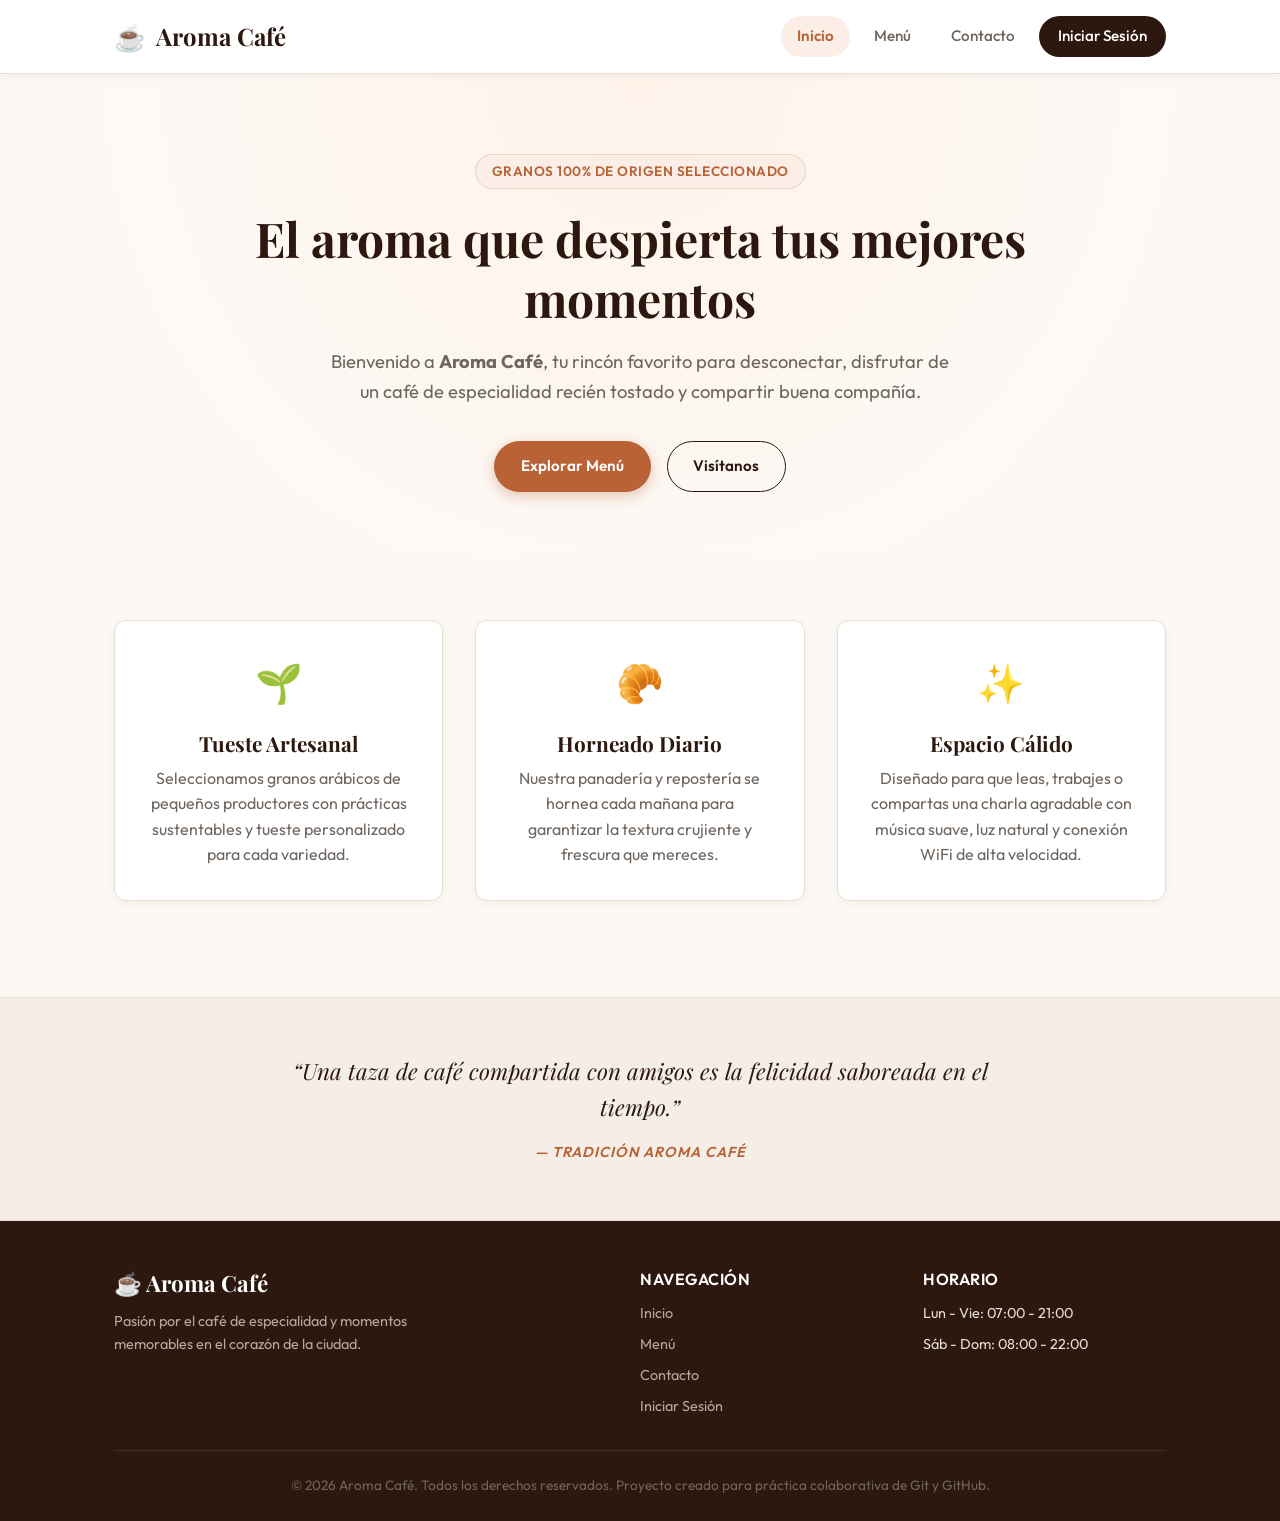
==== index.html @ f4ea8439 "Project Init" ====
<!DOCTYPE html>
<html lang="es">
<head>
  <meta charset="UTF-8">
  <meta name="viewport" content="width=device-width, initial-scale=1.0">
  <meta name="description" content="Aroma Café - Pasión en cada taza. Café de especialidad, repostería artesanal y el mejor ambiente.">
  <title>Aroma Café | Inicio</title>
  <link rel="stylesheet" href="css/styles.css">
</head>
<body>

  <!-- Encabezado y Navegación -->
  <header class="site-header">
    <div class="container">
      <a href="index.html" class="brand" id="brand-logo">
        <span class="brand-icon">☕</span>
        <span>Aroma Café</span>
      </a>
      <nav>
        <ul class="main-nav">
          <li><a href="index.html" class="nav-link active" id="nav-home">Inicio</a></li>
          <li><a href="pages/menu.html" class="nav-link" id="nav-menu">Menú</a></li>
          <li><a href="pages/contact.html" class="nav-link" id="nav-contact">Contacto</a></li>
          <li><a href="pages/login.html" class="nav-link btn-nav" id="nav-login">Iniciar Sesión</a></li>
        </ul>
      </nav>
    </div>
  </header>

  <!-- Sección Principal (Hero) -->
  <main>
    <section class="hero">
      <div class="container">
        <span class="hero-badge">Granos 100% de Origen Seleccionado</span>
        <h1 class="hero-title">El aroma que despierta tus mejores momentos</h1>
        <p class="hero-subtitle">
          Bienvenido a <strong>Aroma Café</strong>, tu rincón favorito para desconectar, disfrutar de un café de especialidad recién tostado y compartir buena compañía.
        </p>
        <div class="hero-actions">
          <a href="pages/menu.html" class="btn btn-primary" id="hero-btn-menu">Explorar Menú</a>
          <a href="pages/contact.html" class="btn btn-secondary" id="hero-btn-contact">Visítanos</a>
        </div>
      </div>
    </section>

    <!-- Características Destacadas -->
    <section class="features">
      <div class="container">
        <div class="features-grid">
          <article class="feature-card">
            <span class="feature-icon">🌱</span>
            <h3>Tueste Artesanal</h3>
            <p>Seleccionamos granos arábicos de pequeños productores con prácticas sustentables y tueste personalizado para cada variedad.</p>
          </article>

          <article class="feature-card">
            <span class="feature-icon">🥐</span>
            <h3>Horneado Diario</h3>
            <p>Nuestra panadería y repostería se hornea cada mañana para garantizar la textura crujiente y frescura que mereces.</p>
          </article>

          <article class="feature-card">
            <span class="feature-icon">✨</span>
            <h3>Espacio Cálido</h3>
            <p>Diseñado para que leas, trabajes o compartas una charla agradable con música suave, luz natural y conexión WiFi de alta velocidad.</p>
          </article>
        </div>
      </div>
    </section>

    <!-- Cita / Filosofía -->
    <section class="quote-banner">
      <div class="container">
        <blockquote>
          “Una taza de café compartida con amigos es la felicidad saboreada en el tiempo.”
        </blockquote>
        <cite>— Tradición Aroma Café</cite>
      </div>
    </section>
  </main>

  <!-- Pie de Página -->
  <footer class="site-footer">
    <div class="container">
      <div class="footer-grid">
        <div class="footer-brand">
          <h3>☕ Aroma Café</h3>
          <p>Pasión por el café de especialidad y momentos memorables en el corazón de la ciudad.</p>
        </div>
        <div class="footer-col">
          <h4>Navegación</h4>
          <ul class="footer-links">
            <li><a href="index.html">Inicio</a></li>
            <li><a href="pages/menu.html">Menú</a></li>
            <li><a href="pages/contact.html">Contacto</a></li>
            <li><a href="pages/login.html">Iniciar Sesión</a></li>
          </ul>
        </div>
        <div class="footer-col">
          <h4>Horario</h4>
          <ul class="footer-links">
            <li>Lun - Vie: 07:00 - 21:00</li>
            <li>Sáb - Dom: 08:00 - 22:00</li>
          </ul>
        </div>
      </div>
      <div class="footer-bottom">
        <p>&copy; 2026 Aroma Café. Todos los derechos reservados. Proyecto creado para práctica colaborativa de Git y GitHub.</p>
      </div>
    </div>
  </footer>

</body>
</html>
---- css/styles.css ----
/* ========================================================
   Aroma Café - Estilos Globales y Diseño Responsive
   ======================================================== */

@import url('https://fonts.googleapis.com/css2?family=Outfit:wght@300;400;500;600;700&family=Playfair+Display:ital,wght@0,600;0,700;1,400&display=swap');

:root {
  --color-bg: #fcf9f5;
  --color-surface: #ffffff;
  --color-surface-soft: #f5eee6;
  --color-primary: #2d1810;
  --color-primary-light: #4a2818;
  --color-accent: #b86236;
  --color-accent-hover: #9c4f27;
  --color-accent-soft: #faeee7;
  --color-text: #26211d;
  --color-text-muted: #6e655f;
  --color-border: #e8ded4;

  --font-heading: 'Playfair Display', Georgia, serif;
  --font-body: 'Outfit', system-ui, -apple-system, sans-serif;

  --shadow-sm: 0 2px 8px rgba(45, 24, 16, 0.05);
  --shadow-md: 0 6px 20px rgba(45, 24, 16, 0.08);
  --shadow-lg: 0 12px 32px rgba(45, 24, 16, 0.12);

  --radius-sm: 6px;
  --radius-md: 12px;
  --radius-lg: 20px;
  --radius-full: 9999px;

  --transition: all 0.25s ease;
  --container-width: 1100px;
}

/* Reset y Bases */
*, *::before, *::after {
  box-sizing: border-box;
  margin: 0;
  padding: 0;
}

html {
  scroll-behavior: smooth;
}

body {
  font-family: var(--font-body);
  background-color: var(--color-bg);
  color: var(--color-text);
  line-height: 1.6;
  min-height: 100vh;
  display: flex;
  flex-direction: column;
}

/* Tipografía */
h1, h2, h3, h4 {
  font-family: var(--font-heading);
  color: var(--color-primary);
  line-height: 1.25;
}

p {
  color: var(--color-text-muted);
}

a {
  color: inherit;
  text-decoration: none;
  transition: var(--transition);
}

/* Contenedor */
.container {
  width: 100%;
  max-width: var(--container-width);
  margin: 0 auto;
  padding: 0 1.5rem;
}

/* Encabezado y Navegación */
.site-header {
  background-color: var(--color-surface);
  border-bottom: 1px solid var(--color-border);
  position: sticky;
  top: 0;
  z-index: 100;
  box-shadow: var(--shadow-sm);
}

.site-header .container {
  display: flex;
  justify-content: space-between;
  align-items: center;
  padding-top: 1rem;
  padding-bottom: 1rem;
}

.brand {
  display: flex;
  align-items: center;
  gap: 0.6rem;
  font-family: var(--font-heading);
  font-size: 1.5rem;
  font-weight: 700;
  color: var(--color-primary);
}

.brand-icon {
  font-size: 1.6rem;
}

.main-nav {
  display: flex;
  gap: 0.5rem;
  align-items: center;
  list-style: none;
}

.nav-link {
  display: inline-block;
  padding: 0.5rem 1rem;
  font-size: 0.95rem;
  font-weight: 500;
  color: var(--color-text-muted);
  border-radius: var(--radius-full);
  transition: var(--transition);
}

.nav-link:hover {
  color: var(--color-accent);
  background-color: var(--color-accent-soft);
}

.nav-link.active {
  color: var(--color-accent);
  background-color: var(--color-accent-soft);
  font-weight: 600;
}

.nav-link.btn-nav {
  background-color: var(--color-primary);
  color: #ffffff;
  padding: 0.5rem 1.2rem;
}

.nav-link.btn-nav:hover {
  background-color: var(--color-accent);
  color: #ffffff;
}

/* Botones */
.btn {
  display: inline-flex;
  align-items: center;
  justify-content: center;
  gap: 0.5rem;
  font-family: var(--font-body);
  font-size: 0.95rem;
  font-weight: 600;
  padding: 0.75rem 1.6rem;
  border-radius: var(--radius-full);
  border: 1px solid transparent;
  cursor: pointer;
  transition: var(--transition);
  text-decoration: none;
}

.btn-primary {
  background-color: var(--color-accent);
  color: #ffffff;
  box-shadow: 0 4px 14px rgba(184, 98, 54, 0.35);
}

.btn-primary:hover {
  background-color: var(--color-accent-hover);
  transform: translateY(-2px);
  box-shadow: 0 6px 18px rgba(184, 98, 54, 0.45);
}

.btn-secondary {
  background-color: transparent;
  color: var(--color-primary);
  border-color: var(--color-primary);
}

.btn-secondary:hover {
  background-color: var(--color-surface-soft);
  transform: translateY(-2px);
}

.btn-block {
  width: 100%;
}

/* Hero Section (Inicio) */
.hero {
  padding: 5rem 0 4rem;
  text-align: center;
  background: radial-gradient(circle at top, #fff3ea 0%, var(--color-bg) 70%);
}

.hero-badge {
  display: inline-block;
  background-color: var(--color-accent-soft);
  color: var(--color-accent);
  padding: 0.35rem 1rem;
  font-size: 0.85rem;
  font-weight: 600;
  letter-spacing: 0.5px;
  text-transform: uppercase;
  border-radius: var(--radius-full);
  margin-bottom: 1.2rem;
  border: 1px solid rgba(184, 98, 54, 0.2);
}

.hero-title {
  font-size: 3rem;
  margin-bottom: 1.2rem;
  max-width: 780px;
  margin-left: auto;
  margin-right: auto;
}

.hero-subtitle {
  font-size: 1.15rem;
  max-width: 620px;
  margin: 0 auto 2.2rem;
}

.hero-actions {
  display: flex;
  justify-content: center;
  gap: 1rem;
  flex-wrap: wrap;
}

/* Sección de Características (Inicio) */
.features {
  padding: 4rem 0;
}

.features-grid {
  display: grid;
  grid-template-columns: repeat(auto-fit, minmax(280px, 1fr));
  gap: 2rem;
}

.feature-card {
  background-color: var(--color-surface);
  border: 1px solid var(--color-border);
  border-radius: var(--radius-md);
  padding: 2rem;
  text-align: center;
  transition: var(--transition);
  box-shadow: var(--shadow-sm);
}

.feature-card:hover {
  transform: translateY(-4px);
  box-shadow: var(--shadow-md);
  border-color: var(--color-accent);
}

.feature-icon {
  font-size: 2.4rem;
  margin-bottom: 1rem;
  display: inline-block;
}

.feature-card h3 {
  font-size: 1.3rem;
  margin-bottom: 0.6rem;
}

/* Banner de Frase / Experiencia */
.quote-banner {
  background-color: var(--color-surface-soft);
  border-top: 1px solid var(--color-border);
  border-bottom: 1px solid var(--color-border);
  padding: 3.5rem 0;
  text-align: center;
  margin-top: 2rem;
}

.quote-banner blockquote {
  font-family: var(--font-heading);
  font-style: italic;
  font-size: 1.4rem;
  color: var(--color-primary);
  max-width: 750px;
  margin: 0 auto 0.8rem;
}

.quote-banner cite {
  font-size: 0.9rem;
  color: var(--color-accent);
  font-weight: 600;
  text-transform: uppercase;
  letter-spacing: 1px;
}

/* Encabezados de Página Interna */
.page-header {
  padding: 3.5rem 0 2rem;
  text-align: center;
  background-color: var(--color-surface-soft);
  border-bottom: 1px solid var(--color-border);
  margin-bottom: 3rem;
}

.page-header h1 {
  font-size: 2.5rem;
  margin-bottom: 0.5rem;
}

.page-header p {
  font-size: 1.05rem;
  max-width: 550px;
  margin: 0 auto;
}

/* Menú de Productos */
.menu-section {
  padding-bottom: 5rem;
}

.menu-grid {
  display: grid;
  grid-template-columns: repeat(auto-fit, minmax(260px, 1fr));
  gap: 2rem;
}

.product-card {
  background-color: var(--color-surface);
  border: 1px solid var(--color-border);
  border-radius: var(--radius-md);
  padding: 1.8rem;
  display: flex;
  flex-direction: column;
  justify-content: space-between;
  transition: var(--transition);
  box-shadow: var(--shadow-sm);
  position: relative;
}

.product-card:hover {
  transform: translateY(-4px);
  box-shadow: var(--shadow-md);
  border-color: var(--color-accent);
}

.product-badge {
  position: absolute;
  top: 1rem;
  right: 1rem;
  background-color: var(--color-accent-soft);
  color: var(--color-accent);
  font-size: 0.75rem;
  font-weight: 700;
  padding: 0.2rem 0.6rem;
  border-radius: var(--radius-full);
  text-transform: uppercase;
}

.product-icon {
  font-size: 2.8rem;
  margin-bottom: 1rem;
}

.product-card h3 {
  font-size: 1.35rem;
  margin-bottom: 0.5rem;
}

.product-card p {
  font-size: 0.92rem;
  margin-bottom: 1.4rem;
  flex-grow: 1;
}

.product-footer {
  display: flex;
  justify-content: space-between;
  align-items: center;
  padding-top: 1rem;
  border-top: 1px dashed var(--color-border);
}

.product-price {
  font-family: var(--font-heading);
  font-size: 1.4rem;
  font-weight: 700;
  color: var(--color-accent);
}

.product-status {
  font-size: 0.8rem;
  color: #2e7d32;
  font-weight: 600;
}

/* Página de Contacto */
.contact-section {
  padding-bottom: 5rem;
}

.contact-layout {
  display: grid;
  grid-template-columns: 1fr 1.3fr;
  gap: 2.5rem;
}

.contact-info-card,
.contact-form-card {
  background-color: var(--color-surface);
  border: 1px solid var(--color-border);
  border-radius: var(--radius-md);
  padding: 2.2rem;
  box-shadow: var(--shadow-sm);
}

.contact-info-card h2,
.contact-form-card h2 {
  font-size: 1.6rem;
  margin-bottom: 1.2rem;
}

.info-list {
  list-style: none;
  display: flex;
  flex-direction: column;
  gap: 1.4rem;
  margin-bottom: 2rem;
}

.info-item {
  display: flex;
  align-items: flex-start;
  gap: 0.9rem;
}

.info-icon {
  font-size: 1.3rem;
  color: var(--color-accent);
  background-color: var(--color-accent-soft);
  width: 40px;
  height: 40px;
  display: flex;
  align-items: center;
  justify-content: center;
  border-radius: var(--radius-full);
  flex-shrink: 0;
}

.info-content strong {
  display: block;
  font-size: 0.95rem;
  color: var(--color-primary);
  margin-bottom: 0.15rem;
}

.info-content p {
  font-size: 0.9rem;
  margin: 0;
}

/* Formularios */
.form-group {
  margin-bottom: 1.2rem;
}

.form-group label {
  display: block;
  font-size: 0.9rem;
  font-weight: 600;
  color: var(--color-primary);
  margin-bottom: 0.4rem;
}

.form-control {
  width: 100%;
  font-family: var(--font-body);
  font-size: 0.95rem;
  padding: 0.75rem 1rem;
  border: 1px solid var(--color-border);
  border-radius: var(--radius-sm);
  background-color: var(--color-bg);
  color: var(--color-text);
  transition: var(--transition);
}

.form-control:focus {
  outline: none;
  border-color: var(--color-accent);
  box-shadow: 0 0 0 3px rgba(184, 98, 54, 0.15);
  background-color: #ffffff;
}

textarea.form-control {
  min-height: 120px;
  resize: vertical;
}

.form-notice {
  font-size: 0.82rem;
  color: var(--color-text-muted);
  margin-top: 0.8rem;
  text-align: center;
  font-style: italic;
}

/* Página de Inicio de Sesión */
.login-section {
  display: flex;
  justify-content: center;
  align-items: center;
  padding: 3rem 0 5rem;
  flex-grow: 1;
}

.login-card {
  background-color: var(--color-surface);
  border: 1px solid var(--color-border);
  border-radius: var(--radius-lg);
  padding: 2.5rem;
  width: 100%;
  max-width: 440px;
  box-shadow: var(--shadow-md);
  text-align: center;
}

.login-header {
  margin-bottom: 2rem;
}

.login-logo {
  font-size: 3rem;
  display: inline-block;
  margin-bottom: 0.8rem;
}

.login-header h1 {
  font-size: 1.8rem;
  margin-bottom: 0.4rem;
}

.login-form {
  text-align: left;
}

.form-options {
  display: flex;
  justify-content: space-between;
  align-items: center;
  font-size: 0.85rem;
  margin-bottom: 1.4rem;
}

.checkbox-label {
  display: flex;
  align-items: center;
  gap: 0.4rem;
  cursor: pointer;
  color: var(--color-text-muted);
}

.checkbox-label input {
  accent-color: var(--color-accent);
}

.forgot-link {
  color: var(--color-accent);
  font-weight: 500;
}

.forgot-link:hover {
  text-decoration: underline;
}

.login-footer {
  margin-top: 1.8rem;
  padding-top: 1.4rem;
  border-top: 1px solid var(--color-border);
  font-size: 0.9rem;
}

.login-footer a {
  color: var(--color-accent);
  font-weight: 600;
}

.login-footer a:hover {
  text-decoration: underline;
}

/* Pie de Página */
.site-footer {
  margin-top: auto;
  background-color: var(--color-primary);
  color: #e5ded7;
  padding: 3rem 0 1.5rem;
}

.footer-grid {
  display: grid;
  grid-template-columns: 2fr 1fr 1fr;
  gap: 2.5rem;
  margin-bottom: 2rem;
}

.footer-brand h3 {
  color: #ffffff;
  font-size: 1.4rem;
  margin-bottom: 0.8rem;
}

.footer-brand p {
  color: #b5a99f;
  max-width: 320px;
  font-size: 0.9rem;
}

.footer-col h4 {
  color: #ffffff;
  font-size: 1rem;
  margin-bottom: 0.8rem;
  font-family: var(--font-body);
  font-weight: 600;
  text-transform: uppercase;
  letter-spacing: 0.5px;
}

.footer-links {
  list-style: none;
  display: flex;
  flex-direction: column;
  gap: 0.5rem;
  font-size: 0.9rem;
}

.footer-links a {
  color: #b5a99f;
}

.footer-links a:hover {
  color: #ffffff;
}

.footer-bottom {
  border-top: 1px solid rgba(255, 255, 255, 0.1);
  padding-top: 1.5rem;
  text-align: center;
  font-size: 0.85rem;
  color: #9c9086;
}

/* Media Queries (Responsive) */
@media (max-width: 768px) {
  .site-header .container {
    flex-direction: column;
    gap: 1rem;
  }

  .main-nav {
    flex-wrap: wrap;
    justify-content: center;
    gap: 0.4rem;
  }

  .nav-link {
    padding: 0.4rem 0.8rem;
    font-size: 0.88rem;
  }

  .hero {
    padding: 3.5rem 0 2.5rem;
  }

  .hero-title {
    font-size: 2.2rem;
  }

  .hero-subtitle {
    font-size: 1rem;
  }

  .contact-layout {
    grid-template-columns: 1fr;
  }

  .footer-grid {
    grid-template-columns: 1fr;
    gap: 1.8rem;
  }

  .page-header {
    padding: 2.5rem 0 1.5rem;
  }

  .page-header h1 {
    font-size: 2rem;
  }

  .login-card {
    padding: 2rem 1.5rem;
  }
}
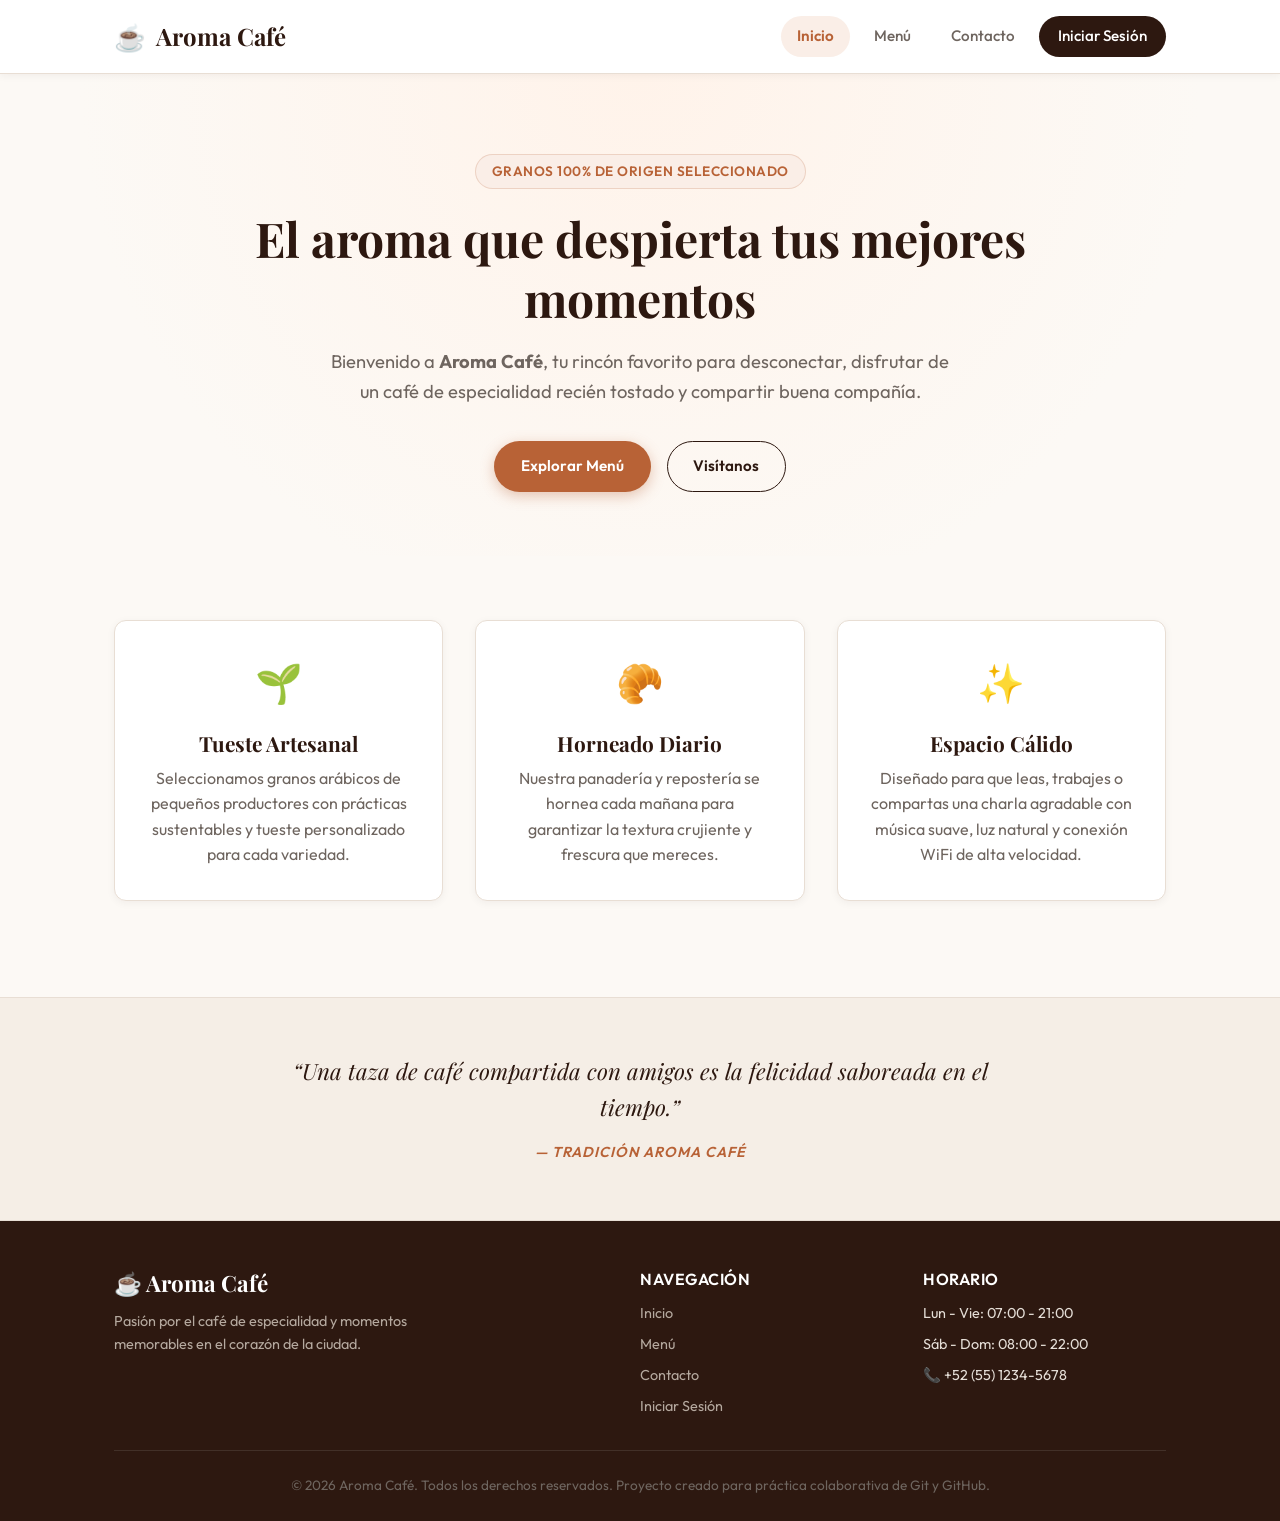
==== commit 6862bfb0: "fix(footer): agregar teléfono al pie de las 4 páginas" ====
--- a/index.html
+++ b/index.html
@@ -101,6 +101,7 @@
           <ul class="footer-links">
             <li>Lun - Vie: 07:00 - 21:00</li>
             <li>Sáb - Dom: 08:00 - 22:00</li>
+            <li>📞 +52 (55) 1234-5678</li>
           </ul>
         </div>
       </div>
--- a/css/styles.css
+++ b/css/styles.css
@@ -364,6 +364,11 @@
   text-transform: uppercase;
 }
 
+.product-badge-limited {
+  background-color: var(--color-primary);
+  color: #ffffff;
+}
+
 .product-icon {
   font-size: 2.8rem;
   margin-bottom: 1rem;
@@ -464,6 +469,22 @@
 .info-content p {
   font-size: 0.9rem;
   margin: 0;
+}
+
+/* Mapa embebido (Contacto) */
+.map-embed {
+  margin-bottom: 1.6rem;
+  border: 1px solid var(--color-border);
+  border-radius: var(--radius-sm);
+  overflow: hidden;
+  box-shadow: var(--shadow-sm);
+}
+
+.map-embed iframe {
+  display: block;
+  width: 100%;
+  height: 220px;
+  border: 0;
 }
 
 /* Formularios */
